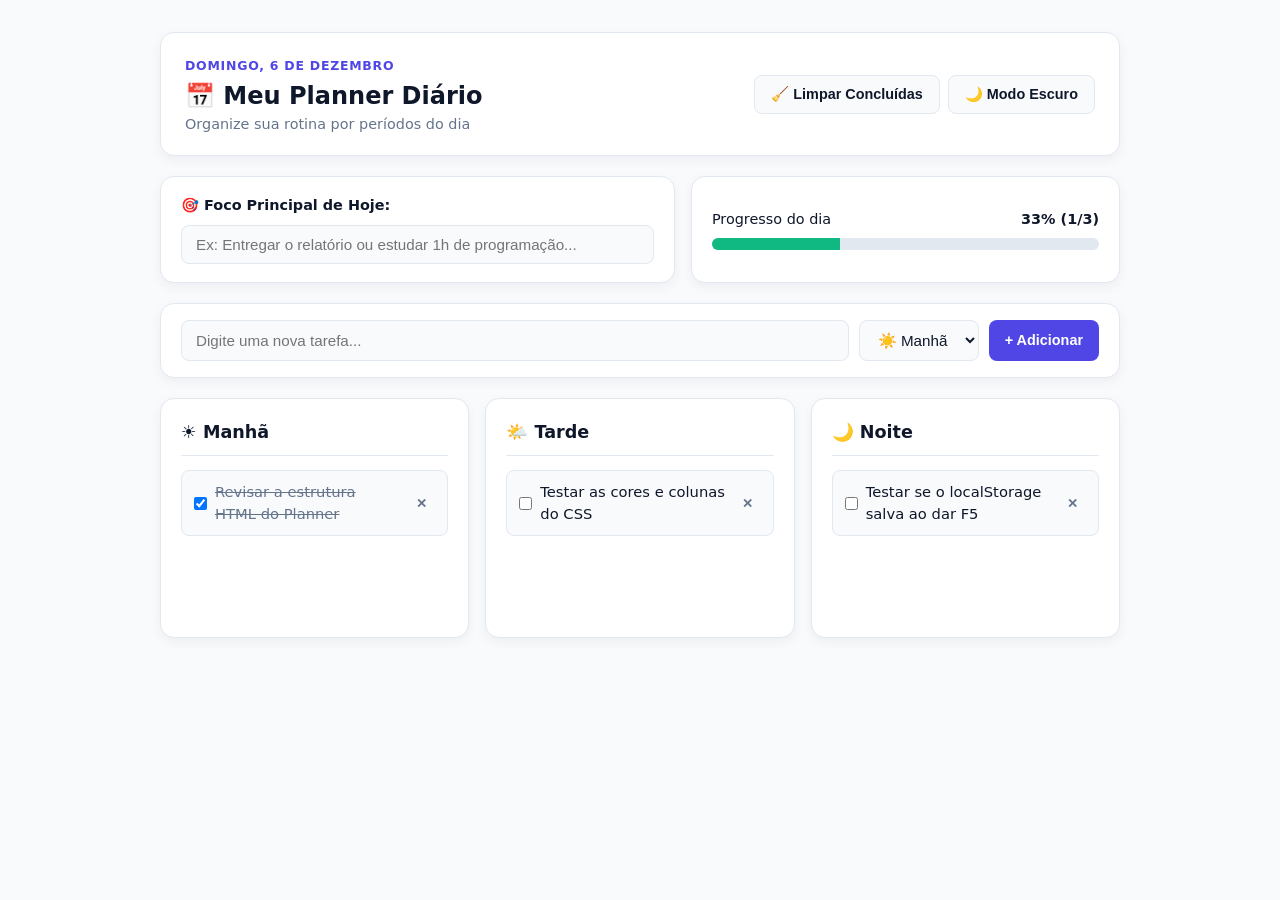
==== index.html @ d4fc7463 "Cria Meu Planner Diário com HTML, CSS, JS e localStorage" ====
<!DOCTYPE html>
<html lang="pt-BR">
<head>
  <meta charset="UTF-8" />
  <meta name="viewport" content="width=device-width, initial-scale=1.0" />
  <meta name="description" content="Planner Diário interativo organizado por períodos do dia (Manhã, Tarde e Noite) com barra de progresso e salvamento automático." />
  <title>Meu Planner Diário</title>

  <!-- Conexão com o arquivo de estilos (CSS) -->
  <link rel="stylesheet" href="style.css" />
</head>
<body>

  <!-- Container principal que centraliza o Planner na tela -->
  <main class="planner-container">

    <!-- 1. CABEÇALHO: Data de hoje, Título do Planner e botões de ação -->
    <header class="planner-header">
      <div>
        <span id="data-hoje" class="data-hoje">Carregando data...</span>
        <h1>📅 Meu Planner Diário</h1>
        <p class="subtitulo">Organize sua rotina por períodos do dia</p>
      </div>
      <div class="acoes-topo">
        <button id="btn-limpar" class="btn-secundario" type="button" title="Remove todas as tarefas já marcadas como concluídas">
          🧹 Limpar Concluídas
        </button>
        <button id="btn-tema" class="btn-secundario" type="button">
          🌙 Modo Escuro
        </button>
      </div>
    </header>

    <!-- 2. FOCO DO DIA E BARRA DE PROGRESSO -->
    <section class="painel-topo">
      <!-- Campo para digitar a meta principal do dia -->
      <div class="bloco-foco">
        <label for="foco-dia">🎯 Foco Principal de Hoje:</label>
        <input
          id="foco-dia"
          type="text"
          placeholder="Ex: Entregar o relatório ou estudar 1h de programação..."
        />
      </div>

      <!-- Barra que mostra a porcentagem de tarefas concluídas -->
      <div class="bloco-progresso">
        <div class="progresso-cabecalho">
          <span>Progresso do dia</span>
          <strong id="texto-progresso">0% (0/0)</strong>
        </div>
        <div class="barra-fundo">
          <div id="barra-preenchimento" class="barra-preenchimento"></div>
        </div>
      </div>
    </section>

    <!-- 3. FORMULÁRIO PARA ADICIONAR NOVA TAREFA -->
    <section class="nova-tarefa-box">
      <input
        id="input-tarefa"
        type="text"
        placeholder="Digite uma nova tarefa..."
      />

      <select id="select-periodo" aria-label="Período do dia">
        <option value="manha">☀️ Manhã</option>
        <option value="tarde">🌤️ Tarde</option>
        <option value="noite">🌙 Noite</option>
      </select>

      <button id="btn-adicionar" class="btn-primario" type="button">
        + Adicionar
      </button>
    </section>

    <!-- 4. COLUNAS DOS PERÍODOS (Manhã, Tarde e Noite) -->
    <section class="grade-periodos">
      <!-- Coluna da Manhã -->
      <div class="coluna-periodo">
        <h2>☀️ Manhã</h2>
        <ul id="lista-manha" class="lista-tarefas"></ul>
      </div>

      <!-- Coluna da Tarde -->
      <div class="coluna-periodo">
        <h2>🌤️ Tarde</h2>
        <ul id="lista-tarde" class="lista-tarefas"></ul>
      </div>

      <!-- Coluna da Noite -->
      <div class="coluna-periodo">
        <h2>🌙 Noite</h2>
        <ul id="lista-noite" class="lista-tarefas"></ul>
      </div>
    </section>

  </main>

  <!-- Conexão com o arquivo de lógica (JavaScript) -->
  <script src="script.js"></script>
</body>
</html>
---- style.css ----
/* ==========================================================================
   1. VARIÁVEIS DE CORES (Tema Claro por padrão + Tema Escuro)
   Guardamos as cores em variáveis (--nome) para reaproveitar no arquivo todo.
   ========================================================================== */
:root {
  --cor-fundo: #f8fafc;
  --cor-cartao: #ffffff;
  --cor-texto: #0f172a;
  --cor-texto-suave: #64748b;
  --cor-borda: #e2e8f0;
  --cor-primaria: #4f46e5;
  --cor-primaria-hover: #4338ca;
  --cor-sucesso: #10b981;
  --cor-perigo: #ef4444;
  --sombra: 0 4px 12px rgba(15, 23, 42, 0.05);
}

/* Quando o <body> ganha a classe "modo-escuro", só trocamos os valores! */
body.modo-escuro {
  --cor-fundo: #0f172a;
  --cor-cartao: #1e293b;
  --cor-texto: #f1f5f9;
  --cor-texto-suave: #94a3b8;
  --cor-borda: #334155;
  --cor-primaria: #6366f1;
  --cor-primaria-hover: #818cf8;
  --sombra: 0 4px 16px rgba(0, 0, 0, 0.3);
}

/* ==========================================================================
   2. RESET E ESTILO BASE DA PÁGINA
   ========================================================================== */
* {
  box-sizing: border-box;
  margin: 0;
  padding: 0;
}

body {
  font-family: system-ui, -apple-system, BlinkMacSystemFont, "Segoe UI", Roboto, sans-serif;
  background-color: var(--cor-fundo);
  color: var(--cor-texto);
  line-height: 1.5;
  padding: 32px 16px;
  transition: background-color 0.25s ease, color 0.25s ease;
}

/* Centraliza o Planner na tela com largura máxima de 960px */
.planner-container {
  max-width: 960px;
  margin: 0 auto;
  display: flex;
  flex-direction: column;
  gap: 20px;
}

/* ==========================================================================
   3. CABEÇALHO DO PLANNER
   ========================================================================== */
.planner-header {
  display: flex;
  justify-content: space-between;
  align-items: center;
  flex-wrap: wrap;
  gap: 12px;
  background-color: var(--cor-cartao);
  padding: 20px 24px;
  border-radius: 14px;
  border: 1px solid var(--cor-borda);
  box-shadow: var(--sombra);
}

.data-hoje {
  display: inline-block;
  font-size: 0.78rem;
  font-weight: 700;
  text-transform: uppercase;
  letter-spacing: 0.06em;
  color: var(--cor-primaria);
  margin-bottom: 2px;
}

.planner-header h1 {
  font-size: 1.5rem;
}

.subtitulo {
  color: var(--cor-texto-suave);
  font-size: 0.9rem;
}

.acoes-topo {
  display: flex;
  align-items: center;
  gap: 8px;
  flex-wrap: wrap;
}

/* ==========================================================================
   4. PAINEL DO TOPO (Foco do Dia + Barra de Progresso)
   ========================================================================== */
.painel-topo {
  display: grid;
  grid-template-columns: 1.2fr 1fr;
  gap: 16px;
}

.bloco-foco,
.bloco-progresso {
  background-color: var(--cor-cartao);
  padding: 18px 20px;
  border-radius: 14px;
  border: 1px solid var(--cor-borda);
  box-shadow: var(--sombra);
  display: flex;
  flex-direction: column;
  justify-content: center;
  gap: 8px;
}

.bloco-foco label {
  font-weight: 600;
  font-size: 0.9rem;
}

.progresso-cabecalho {
  display: flex;
  justify-content: space-between;
  font-size: 0.9rem;
}

.barra-fundo {
  width: 100%;
  height: 12px;
  background-color: var(--cor-borda);
  border-radius: 999px;
  overflow: hidden;
}

.barra-preenchimento {
  width: 0%;
  height: 100%;
  background-color: var(--cor-sucesso);
  transition: width 0.3s ease;
}

/* ==========================================================================
   5. FORMULÁRIO DE NOVA TAREFA E BOTÕES
   ========================================================================== */
.nova-tarefa-box {
  display: flex;
  gap: 10px;
  background-color: var(--cor-cartao);
  padding: 16px 20px;
  border-radius: 14px;
  border: 1px solid var(--cor-borda);
  box-shadow: var(--sombra);
}

input[type="text"],
select {
  padding: 10px 14px;
  border-radius: 8px;
  border: 1px solid var(--cor-borda);
  background-color: var(--cor-fundo);
  color: var(--cor-texto);
  font-size: 0.95rem;
  outline: none;
}

input[type="text"]:focus,
select:focus {
  border-color: var(--cor-primaria);
}

#input-tarefa {
  flex: 1;
}

button {
  cursor: pointer;
  font-weight: 600;
  font-size: 0.9rem;
  padding: 10px 16px;
  border-radius: 8px;
  border: none;
  transition: all 0.2s ease;
}

.btn-primario {
  background-color: var(--cor-primaria);
  color: #ffffff;
}

.btn-primario:hover {
  background-color: var(--cor-primaria-hover);
}

.btn-secundario {
  background-color: var(--cor-fundo);
  color: var(--cor-texto);
  border: 1px solid var(--cor-borda);
}

.btn-secundario:hover {
  border-color: var(--cor-primaria);
}

/* ==========================================================================
   6. GRADE DOS 3 PERÍODOS (Manhã, Tarde, Noite)
   ========================================================================== */
.grade-periodos {
  display: grid;
  grid-template-columns: repeat(3, 1fr);
  gap: 16px;
}

.coluna-periodo {
  background-color: var(--cor-cartao);
  padding: 20px;
  border-radius: 14px;
  border: 1px solid var(--cor-borda);
  box-shadow: var(--sombra);
  min-height: 240px;
}

.coluna-periodo h2 {
  font-size: 1.1rem;
  margin-bottom: 14px;
  padding-bottom: 10px;
  border-bottom: 1px solid var(--cor-borda);
}

.lista-tarefas {
  list-style: none;
  display: flex;
  flex-direction: column;
  gap: 8px;
}

.item-tarefa {
  display: flex;
  align-items: center;
  justify-content: space-between;
  gap: 8px;
  padding: 10px 12px;
  border-radius: 8px;
  background-color: var(--cor-fundo);
  border: 1px solid var(--cor-borda);
  font-size: 0.92rem;
}

.item-tarefa label {
  display: flex;
  align-items: center;
  gap: 8px;
  cursor: pointer;
  flex: 1;
}

.item-tarefa.concluida span {
  text-decoration: line-through;
  color: var(--cor-texto-suave);
}

.btn-remover {
  background: transparent;
  color: var(--cor-texto-suave);
  padding: 4px 8px;
  font-size: 0.8rem;
}

.btn-remover:hover {
  color: var(--cor-perigo);
}

@media (max-width: 720px) {
  .painel-topo,
  .grade-periodos {
    grid-template-columns: 1fr;
  }
  .nova-tarefa-box {
    flex-direction: column;
  }
}
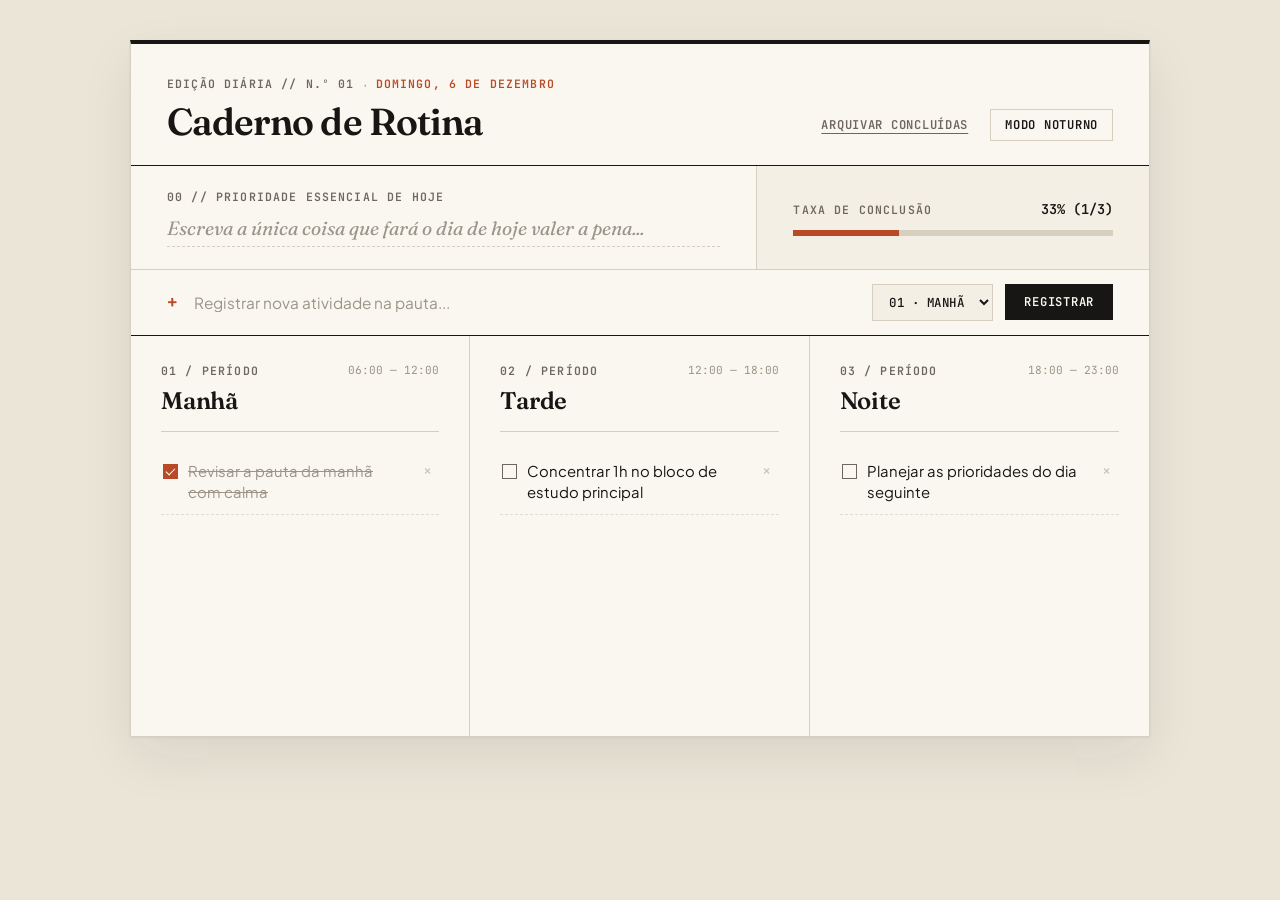
==== commit 81b762a5: "Aplica design Editorial de Papelaria e Grade Suíça sem clichês de IA" ====
--- a/index.html
+++ b/index.html
@@ -3,51 +3,58 @@
 <head>
   <meta charset="UTF-8" />
   <meta name="viewport" content="width=device-width, initial-scale=1.0" />
-  <meta name="description" content="Planner Diário interativo organizado por períodos do dia (Manhã, Tarde e Noite) com barra de progresso e salvamento automático." />
-  <title>Meu Planner Diário</title>
+  <meta name="description" content="Planner Diário editorial organizado por períodos do dia com barra de progresso e salvamento automático." />
+  <title>Caderno Diário — Planner</title>
+
+  <!-- Fontes Editoriais (Google Fonts): Fraunces (Serifa), Plus Jakarta Sans (Texto) e JetBrains Mono (Técnica) -->
+  <link rel="preconnect" href="https://fonts.googleapis.com" />
+  <link rel="preconnect" href="https://fonts.gstatic.com" crossorigin />
+  <link href="https://fonts.googleapis.com/css2?family=Fraunces:ital,opsz,wght@0,9..144,400;0,9..144,600;1,9..144,400&family=JetBrains+Mono:wght@400;500;600&family=Plus+Jakarta+Sans:wght@400;500;600&display=swap" rel="stylesheet" />
 
   <!-- Conexão com o arquivo de estilos (CSS) -->
   <link rel="stylesheet" href="style.css" />
 </head>
 <body>
 
-  <!-- Container principal que centraliza o Planner na tela -->
-  <main class="planner-container">
+  <!-- Folha única de agenda aberta sobre a mesa (sem caixas aninhadas desnecessárias) -->
+  <main class="folha-planner">
 
-    <!-- 1. CABEÇALHO: Data de hoje, Título do Planner e botões de ação -->
+    <!-- 1. CABEÇALHO EDITORIAL -->
     <header class="planner-header">
-      <div>
-        <span id="data-hoje" class="data-hoje">Carregando data...</span>
-        <h1>📅 Meu Planner Diário</h1>
-        <p class="subtitulo">Organize sua rotina por períodos do dia</p>
+      <div class="header-esquerda">
+        <div class="metadados-topo">
+          <span class="etiqueta-edicao">EDIÇÃO DIÁRIA // N.º 01</span>
+          <span class="separador">·</span>
+          <span id="data-hoje" class="data-hoje">Carregando data...</span>
+        </div>
+        <h1>Caderno de Rotina</h1>
       </div>
+
       <div class="acoes-topo">
-        <button id="btn-limpar" class="btn-secundario" type="button" title="Remove todas as tarefas já marcadas como concluídas">
-          🧹 Limpar Concluídas
+        <button id="btn-limpar" class="btn-texto" type="button" title="Remove todas as tarefas já marcadas como concluídas">
+          Arquivar concluídas
         </button>
-        <button id="btn-tema" class="btn-secundario" type="button">
-          🌙 Modo Escuro
+        <button id="btn-tema" class="btn-borda" type="button">
+          Modo Noturno
         </button>
       </div>
     </header>
 
-    <!-- 2. FOCO DO DIA E BARRA DE PROGRESSO -->
+    <!-- 2. FAIXA DE INTENÇÃO DO DIA + MEDIDOR DE PROGRESSO -->
     <section class="painel-topo">
-      <!-- Campo para digitar a meta principal do dia -->
       <div class="bloco-foco">
-        <label for="foco-dia">🎯 Foco Principal de Hoje:</label>
+        <label for="foco-dia" class="rotulo-tecnico">00 // PRIORIDADE ESSENCIAL DE HOJE</label>
         <input
           id="foco-dia"
           type="text"
-          placeholder="Ex: Entregar o relatório ou estudar 1h de programação..."
+          placeholder="Escreva a única coisa que fará o dia de hoje valer a pena..."
         />
       </div>
 
-      <!-- Barra que mostra a porcentagem de tarefas concluídas -->
       <div class="bloco-progresso">
         <div class="progresso-cabecalho">
-          <span>Progresso do dia</span>
-          <strong id="texto-progresso">0% (0/0)</strong>
+          <span class="rotulo-tecnico">TAXA DE CONCLUSÃO</span>
+          <strong id="texto-progresso" class="contador-mono">0% (0/0)</strong>
         </div>
         <div class="barra-fundo">
           <div id="barra-preenchimento" class="barra-preenchimento"></div>
@@ -55,42 +62,55 @@
       </div>
     </section>
 
-    <!-- 3. FORMULÁRIO PARA ADICIONAR NOVA TAREFA -->
+    <!-- 3. BARRA DE ENTRADA RÁPIDA (Integrada à pauta da folha) -->
     <section class="nova-tarefa-box">
+      <span class="simbolo-entrada">+</span>
       <input
         id="input-tarefa"
         type="text"
-        placeholder="Digite uma nova tarefa..."
+        placeholder="Registrar nova atividade na pauta..."
       />
 
       <select id="select-periodo" aria-label="Período do dia">
-        <option value="manha">☀️ Manhã</option>
-        <option value="tarde">🌤️ Tarde</option>
-        <option value="noite">🌙 Noite</option>
+        <option value="manha">01 · Manhã</option>
+        <option value="tarde">02 · Tarde</option>
+        <option value="noite">03 · Noite</option>
       </select>
 
       <button id="btn-adicionar" class="btn-primario" type="button">
-        + Adicionar
+        Registrar
       </button>
     </section>
 
-    <!-- 4. COLUNAS DOS PERÍODOS (Manhã, Tarde e Noite) -->
+    <!-- 4. GRADE ARQUITETÔNICA DOS 3 PERÍODOS (Pautas de caderno lado a lado) -->
     <section class="grade-periodos">
-      <!-- Coluna da Manhã -->
+      <!-- Coluna 01: Manhã -->
       <div class="coluna-periodo">
-        <h2>☀️ Manhã</h2>
+        <div class="cabecalho-coluna">
+          <span class="indice-periodo">01 / PERÍODO</span>
+          <span class="horario-periodo">06:00 — 12:00</span>
+        </div>
+        <h2>Manhã</h2>
         <ul id="lista-manha" class="lista-tarefas"></ul>
       </div>
 
-      <!-- Coluna da Tarde -->
+      <!-- Coluna 02: Tarde -->
       <div class="coluna-periodo">
-        <h2>🌤️ Tarde</h2>
+        <div class="cabecalho-coluna">
+          <span class="indice-periodo">02 / PERÍODO</span>
+          <span class="horario-periodo">12:00 — 18:00</span>
+        </div>
+        <h2>Tarde</h2>
         <ul id="lista-tarde" class="lista-tarefas"></ul>
       </div>
 
-      <!-- Coluna da Noite -->
+      <!-- Coluna 03: Noite -->
       <div class="coluna-periodo">
-        <h2>🌙 Noite</h2>
+        <div class="cabecalho-coluna">
+          <span class="indice-periodo">03 / PERÍODO</span>
+          <span class="horario-periodo">18:00 — 23:00</span>
+        </div>
+        <h2>Noite</h2>
         <ul id="lista-noite" class="lista-tarefas"></ul>
       </div>
     </section>
--- a/style.css
+++ b/style.css
@@ -1,34 +1,48 @@
 /* ==========================================================================
-   1. VARIÁVEIS DE CORES (Tema Claro por padrão + Tema Escuro)
-   Guardamos as cores em variáveis (--nome) para reaproveitar no arquivo todo.
+   1. SISTEMA DE DESIGN EDITORIAL (Papelaria Tátil & Grade Suíça)
+   Em vez do roxo/azul-escuro clichê de IA, usamos tons reais de papel creme,
+   tinta carvão, terracota queimado e verde-oliva profundo.
    ========================================================================== */
 :root {
-  --cor-fundo: #f8fafc;
-  --cor-cartao: #ffffff;
-  --cor-texto: #0f172a;
-  --cor-texto-suave: #64748b;
-  --cor-borda: #e2e8f0;
-  --cor-primaria: #4f46e5;
-  --cor-primaria-hover: #4338ca;
-  --cor-sucesso: #10b981;
-  --cor-perigo: #ef4444;
-  --sombra: 0 4px 12px rgba(15, 23, 42, 0.05);
-}
-
-/* Quando o <body> ganha a classe "modo-escuro", só trocamos os valores! */
+  --cor-mesa: #ebe5d8;           /* Fundo externo (mesa) */
+  --cor-folha: #faf7f0;          /* Folha de papel creme quente */
+  --cor-folha-destaque: #f3efe4; /* Faixa sutil de destaque na pauta */
+  --cor-tinta: #181614;          /* Tinta carvão principal */
+  --cor-tinta-suave: #6e675e;    /* Grafite secundário */
+  --cor-tinta-apagada: #9c9488;  /* Texto riscado / placeholder */
+  --cor-linha: #181614;          /* Linha mestra arquitetônica */
+  --cor-borda: #d6cfc0;          /* Linhas divisórias finas da grade */
+  --cor-pauta: #e2dcd0;          /* Linha pontilhada de cada tarefa */
+  --cor-terracota: #b84a27;      /* Cor de destaque (caneta terracota) */
+  --cor-terracota-hover: #96391b;
+  --cor-oliva: #2d5a3c;          /* Indicador de progresso concluído */
+  --sombra-folha: 0 20px 50px rgba(24, 22, 20, 0.08), 0 1px 3px rgba(24, 22, 20, 0.06);
+
+  /* As 3 vozes tipográficas */
+  --fonte-serifa: "Fraunces", "Georgia", "Times New Roman", serif;
+  --fonte-texto: "Plus Jakarta Sans", system-ui, -apple-system, sans-serif;
+  --fonte-mono: "JetBrains Mono", "SFMono-Regular", Consolas, monospace;
+}
+
+/* Modo Noturno Mineral (Grafite quente e Cobre — zero roxo ou azul neon) */
 body.modo-escuro {
-  --cor-fundo: #0f172a;
-  --cor-cartao: #1e293b;
-  --cor-texto: #f1f5f9;
-  --cor-texto-suave: #94a3b8;
-  --cor-borda: #334155;
-  --cor-primaria: #6366f1;
-  --cor-primaria-hover: #818cf8;
-  --sombra: 0 4px 16px rgba(0, 0, 0, 0.3);
-}
-
-/* ==========================================================================
-   2. RESET E ESTILO BASE DA PÁGINA
+  --cor-mesa: #11100f;
+  --cor-folha: #1a1917;
+  --cor-folha-destaque: #22201d;
+  --cor-tinta: #ede8df;
+  --cor-tinta-suave: #9e9689;
+  --cor-tinta-apagada: #635d53;
+  --cor-linha: #ede8df;
+  --cor-borda: #33302b;
+  --cor-pauta: #292622;
+  --cor-terracota: #d97742;
+  --cor-terracota-hover: #e48b5b;
+  --cor-oliva: #4e8c63;
+  --sombra-folha: 0 24px 60px rgba(0, 0, 0, 0.5);
+}
+
+/* ==========================================================================
+   2. RESET E ESTRUTURA DA FOLHA ÚNICA (Sem caixas aninhadas)
    ========================================================================== */
 * {
   box-sizing: border-box;
@@ -37,197 +51,297 @@
 }
 
 body {
-  font-family: system-ui, -apple-system, BlinkMacSystemFont, "Segoe UI", Roboto, sans-serif;
-  background-color: var(--cor-fundo);
-  color: var(--cor-texto);
+  font-family: var(--fonte-texto);
+  background-color: var(--cor-mesa);
+  color: var(--cor-tinta);
   line-height: 1.5;
-  padding: 32px 16px;
+  padding: 40px 20px;
+  min-height: 100vh;
   transition: background-color 0.25s ease, color 0.25s ease;
 }
 
-/* Centraliza o Planner na tela com largura máxima de 960px */
-.planner-container {
-  max-width: 960px;
+/* Uma única página de caderno editorial estruturada por linhas divisórias */
+.folha-planner {
+  max-width: 1020px;
   margin: 0 auto;
-  display: flex;
-  flex-direction: column;
-  gap: 20px;
-}
-
-/* ==========================================================================
-   3. CABEÇALHO DO PLANNER
+  background-color: var(--cor-folha);
+  border: 1px solid var(--cor-borda);
+  border-top: 4px solid var(--cor-linha);
+  box-shadow: var(--sombra-folha);
+}
+
+/* Rótulos técnicos em fonte monoespaçada e caixa alta */
+.rotulo-tecnico,
+.indice-periodo,
+.etiqueta-edicao,
+.data-hoje {
+  font-family: var(--fonte-mono);
+  font-size: 0.72rem;
+  font-weight: 600;
+  letter-spacing: 0.1em;
+  text-transform: uppercase;
+  color: var(--cor-tinta-suave);
+}
+
+/* ==========================================================================
+   3. CABEÇALHO EDITORIAL
    ========================================================================== */
 .planner-header {
   display: flex;
   justify-content: space-between;
-  align-items: center;
+  align-items: flex-end;
   flex-wrap: wrap;
-  gap: 12px;
-  background-color: var(--cor-cartao);
-  padding: 20px 24px;
-  border-radius: 14px;
-  border: 1px solid var(--cor-borda);
-  box-shadow: var(--sombra);
-}
-
-.data-hoje {
-  display: inline-block;
-  font-size: 0.78rem;
-  font-weight: 700;
-  text-transform: uppercase;
-  letter-spacing: 0.06em;
-  color: var(--cor-primaria);
-  margin-bottom: 2px;
-}
-
-.planner-header h1 {
-  font-size: 1.5rem;
-}
-
-.subtitulo {
-  color: var(--cor-texto-suave);
-  font-size: 0.9rem;
-}
-
-.acoes-topo {
+  gap: 16px;
+  padding: 28px 36px 24px;
+  border-bottom: 1.5px solid var(--cor-linha);
+}
+
+.metadados-topo {
   display: flex;
   align-items: center;
   gap: 8px;
-  flex-wrap: wrap;
-}
-
-/* ==========================================================================
-   4. PAINEL DO TOPO (Foco do Dia + Barra de Progresso)
+  margin-bottom: 6px;
+}
+
+.data-hoje {
+  color: var(--cor-terracota);
+}
+
+.separador {
+  color: var(--cor-tinta-apagada);
+}
+
+.planner-header h1 {
+  font-family: var(--fonte-serifa);
+  font-size: 2.35rem;
+  font-weight: 600;
+  letter-spacing: -0.025em;
+  line-height: 1.05;
+}
+
+.acoes-topo {
+  display: flex;
+  align-items: center;
+  gap: 12px;
+}
+
+/* ==========================================================================
+   4. FAIXA DE INTENÇÃO DO DIA + MEDIDOR DE PROGRESSO
    ========================================================================== */
 .painel-topo {
   display: grid;
-  grid-template-columns: 1.2fr 1fr;
-  gap: 16px;
-}
-
-.bloco-foco,
+  grid-template-columns: 1.6fr 1fr;
+  border-bottom: 1px solid var(--cor-borda);
+}
+
+.bloco-foco {
+  padding: 22px 36px;
+  border-right: 1px solid var(--cor-borda);
+  display: flex;
+  flex-direction: column;
+  gap: 6px;
+}
+
+/* O campo de Foco parece escrito diretamente na folha com fonte serifada */
+#foco-dia {
+  width: 100%;
+  border: none;
+  border-bottom: 1px dashed var(--cor-borda);
+  background: transparent;
+  font-family: var(--fonte-serifa);
+  font-style: italic;
+  font-size: 1.2rem;
+  color: var(--cor-tinta);
+  padding: 4px 0 6px;
+  outline: none;
+  transition: border-color 0.2s ease;
+}
+
+#foco-dia::placeholder {
+  color: var(--cor-tinta-apagada);
+  font-weight: 400;
+}
+
+#foco-dia:focus {
+  border-bottom-color: var(--cor-terracota);
+}
+
 .bloco-progresso {
-  background-color: var(--cor-cartao);
-  padding: 18px 20px;
-  border-radius: 14px;
-  border: 1px solid var(--cor-borda);
-  box-shadow: var(--sombra);
+  padding: 22px 36px;
   display: flex;
   flex-direction: column;
   justify-content: center;
-  gap: 8px;
-}
-
-.bloco-foco label {
-  font-weight: 600;
-  font-size: 0.9rem;
+  gap: 10px;
+  background-color: var(--cor-folha-destaque);
 }
 
 .progresso-cabecalho {
   display: flex;
   justify-content: space-between;
-  font-size: 0.9rem;
+  align-items: baseline;
+}
+
+.contador-mono {
+  font-family: var(--fonte-mono);
+  font-size: 0.85rem;
+  font-weight: 600;
+  color: var(--cor-tinta);
 }
 
 .barra-fundo {
   width: 100%;
-  height: 12px;
+  height: 6px;
   background-color: var(--cor-borda);
-  border-radius: 999px;
   overflow: hidden;
 }
 
 .barra-preenchimento {
   width: 0%;
   height: 100%;
-  background-color: var(--cor-sucesso);
-  transition: width 0.3s ease;
-}
-
-/* ==========================================================================
-   5. FORMULÁRIO DE NOVA TAREFA E BOTÕES
+  background-color: var(--cor-terracota);
+  transition: width 0.35s cubic-bezier(0.22, 1, 0.36, 1);
+}
+
+/* ==========================================================================
+   5. BARRA DE ENTRADA DE TAREFA (Integrada à pauta)
    ========================================================================== */
 .nova-tarefa-box {
   display: flex;
-  gap: 10px;
-  background-color: var(--cor-cartao);
-  padding: 16px 20px;
-  border-radius: 14px;
-  border: 1px solid var(--cor-borda);
-  box-shadow: var(--sombra);
-}
-
-input[type="text"],
-select {
-  padding: 10px 14px;
-  border-radius: 8px;
-  border: 1px solid var(--cor-borda);
-  background-color: var(--cor-fundo);
-  color: var(--cor-texto);
-  font-size: 0.95rem;
-  outline: none;
-}
-
-input[type="text"]:focus,
-select:focus {
-  border-color: var(--cor-primaria);
+  align-items: center;
+  gap: 12px;
+  padding: 14px 36px;
+  background-color: var(--cor-folha);
+  border-bottom: 1.5px solid var(--cor-linha);
+}
+
+.simbolo-entrada {
+  font-family: var(--fonte-mono);
+  font-size: 1.1rem;
+  color: var(--cor-terracota);
+  font-weight: 600;
+  user-select: none;
 }
 
 #input-tarefa {
   flex: 1;
+  border: none;
+  background: transparent;
+  color: var(--cor-tinta);
+  font-family: var(--fonte-texto);
+  font-size: 0.96rem;
+  padding: 8px 4px;
+  outline: none;
+}
+
+#input-tarefa::placeholder {
+  color: var(--cor-tinta-apagada);
+}
+
+select {
+  font-family: var(--fonte-mono);
+  font-size: 0.78rem;
+  font-weight: 500;
+  text-transform: uppercase;
+  letter-spacing: 0.04em;
+  padding: 8px 12px;
+  border: 1px solid var(--cor-borda);
+  background-color: var(--cor-folha-destaque);
+  color: var(--cor-tinta);
+  cursor: pointer;
+  outline: none;
+}
+
+select:focus {
+  border-color: var(--cor-tinta);
 }
 
 button {
   cursor: pointer;
-  font-weight: 600;
-  font-size: 0.9rem;
-  padding: 10px 16px;
-  border-radius: 8px;
+  font-family: var(--fonte-mono);
+  font-size: 0.76rem;
+  font-weight: 600;
+  letter-spacing: 0.06em;
+  text-transform: uppercase;
+  transition: all 0.18s ease;
+}
+
+.btn-primario {
+  background-color: var(--cor-tinta);
+  color: var(--cor-folha);
+  border: 1px solid var(--cor-tinta);
+  padding: 9px 18px;
+}
+
+.btn-primario:hover {
+  background-color: var(--cor-terracota);
+  border-color: var(--cor-terracota);
+  color: #ffffff;
+}
+
+.btn-borda {
+  background-color: transparent;
+  color: var(--cor-tinta);
+  border: 1px solid var(--cor-borda);
+  padding: 7px 14px;
+}
+
+.btn-borda:hover {
+  border-color: var(--cor-tinta);
+}
+
+.btn-texto {
+  background: transparent;
   border: none;
-  transition: all 0.2s ease;
-}
-
-.btn-primario {
-  background-color: var(--cor-primaria);
-  color: #ffffff;
-}
-
-.btn-primario:hover {
-  background-color: var(--cor-primaria-hover);
-}
-
-.btn-secundario {
-  background-color: var(--cor-fundo);
-  color: var(--cor-texto);
-  border: 1px solid var(--cor-borda);
-}
-
-.btn-secundario:hover {
-  border-color: var(--cor-primaria);
-}
-
-/* ==========================================================================
-   6. GRADE DOS 3 PERÍODOS (Manhã, Tarde, Noite)
+  color: var(--cor-tinta-suave);
+  padding: 7px 10px;
+  text-decoration: underline;
+  text-underline-offset: 4px;
+}
+
+.btn-texto:hover {
+  color: var(--cor-terracota);
+}
+
+/* ==========================================================================
+   6. GRADE ARQUITETÔNICA DOS 3 PERÍODOS (Colunas separadas por fio vertical)
    ========================================================================== */
 .grade-periodos {
   display: grid;
   grid-template-columns: repeat(3, 1fr);
-  gap: 16px;
+  min-height: 400px;
 }
 
 .coluna-periodo {
-  background-color: var(--cor-cartao);
-  padding: 20px;
-  border-radius: 14px;
-  border: 1px solid var(--cor-borda);
-  box-shadow: var(--sombra);
-  min-height: 240px;
+  padding: 26px 30px 36px;
+  border-right: 1px solid var(--cor-borda);
+  display: flex;
+  flex-direction: column;
+}
+
+.coluna-periodo:last-child {
+  border-right: none;
+}
+
+.cabecalho-coluna {
+  display: flex;
+  justify-content: space-between;
+  align-items: center;
+  margin-bottom: 4px;
+}
+
+.horario-periodo {
+  font-family: var(--fonte-mono);
+  font-size: 0.7rem;
+  color: var(--cor-tinta-apagada);
 }
 
 .coluna-periodo h2 {
-  font-size: 1.1rem;
-  margin-bottom: 14px;
-  padding-bottom: 10px;
+  font-family: var(--fonte-serifa);
+  font-size: 1.5rem;
+  font-weight: 600;
+  letter-spacing: -0.01em;
+  margin-bottom: 18px;
+  padding-bottom: 12px;
   border-bottom: 1px solid var(--cor-borda);
 }
 
@@ -235,51 +349,125 @@
   list-style: none;
   display: flex;
   flex-direction: column;
-  gap: 8px;
-}
-
+}
+
+/* Cada tarefa é uma linha pautada de caderno, não uma caixa pesada */
 .item-tarefa {
   display: flex;
-  align-items: center;
+  align-items: flex-start;
   justify-content: space-between;
-  gap: 8px;
-  padding: 10px 12px;
-  border-radius: 8px;
-  background-color: var(--cor-fundo);
-  border: 1px solid var(--cor-borda);
-  font-size: 0.92rem;
+  gap: 10px;
+  padding: 11px 2px;
+  border-bottom: 1px dashed var(--cor-pauta);
+  font-size: 0.93rem;
+  transition: opacity 0.2s ease;
 }
 
 .item-tarefa label {
   display: flex;
-  align-items: center;
-  gap: 8px;
+  align-items: flex-start;
+  gap: 10px;
   cursor: pointer;
   flex: 1;
-}
-
+  line-height: 1.4;
+}
+
+/* Checkbox editorial quadrado customizado */
+.item-tarefa input[type="checkbox"] {
+  appearance: none;
+  -webkit-appearance: none;
+  width: 15px;
+  height: 15px;
+  margin-top: 3px;
+  border: 1.5px solid var(--cor-tinta-suave);
+  background-color: transparent;
+  cursor: pointer;
+  position: relative;
+  flex-shrink: 0;
+  transition: all 0.15s ease;
+}
+
+.item-tarefa input[type="checkbox"]:hover {
+  border-color: var(--cor-terracota);
+}
+
+.item-tarefa input[type="checkbox"]:checked {
+  background-color: var(--cor-terracota);
+  border-color: var(--cor-terracota);
+}
+
+.item-tarefa input[type="checkbox"]:checked::after {
+  content: "";
+  position: absolute;
+  left: 3.5px;
+  top: 0.5px;
+  width: 4px;
+  height: 8px;
+  border: solid #ffffff;
+  border-width: 0 1.8px 1.8px 0;
+  transform: rotate(45deg);
+}
+
+/* Quando concluída, riscamos com elegância */
 .item-tarefa.concluida span {
   text-decoration: line-through;
-  color: var(--cor-texto-suave);
+  color: var(--cor-tinta-apagada);
 }
 
 .btn-remover {
   background: transparent;
-  color: var(--cor-texto-suave);
-  padding: 4px 8px;
-  font-size: 0.8rem;
-}
-
+  border: none;
+  color: var(--cor-tinta-apagada);
+  font-family: var(--fonte-mono);
+  font-size: 0.75rem;
+  padding: 2px 6px;
+  opacity: 0.5;
+}
+
+.item-tarefa:hover .btn-remover,
 .btn-remover:hover {
-  color: var(--cor-perigo);
-}
-
-@media (max-width: 720px) {
+  opacity: 1;
+  color: var(--cor-terracota);
+}
+
+/* ==========================================================================
+   7. RESPONSIVIDADE (Telas menores e celulares)
+   ========================================================================== */
+@media (max-width: 780px) {
+  body {
+    padding: 12px;
+  }
+
+  .planner-header,
+  .bloco-foco,
+  .bloco-progresso,
+  .nova-tarefa-box,
+  .coluna-periodo {
+    padding-left: 20px;
+    padding-right: 20px;
+  }
+
   .painel-topo,
   .grade-periodos {
     grid-template-columns: 1fr;
   }
+
+  .bloco-foco {
+    border-right: none;
+    border-bottom: 1px solid var(--cor-borda);
+  }
+
+  .coluna-periodo {
+    border-right: none;
+    border-bottom: 1px solid var(--cor-borda);
+    min-height: auto;
+  }
+
   .nova-tarefa-box {
-    flex-direction: column;
-  }
-}
+    flex-wrap: wrap;
+  }
+
+  #input-tarefa {
+    min-width: 100%;
+  }
+}
